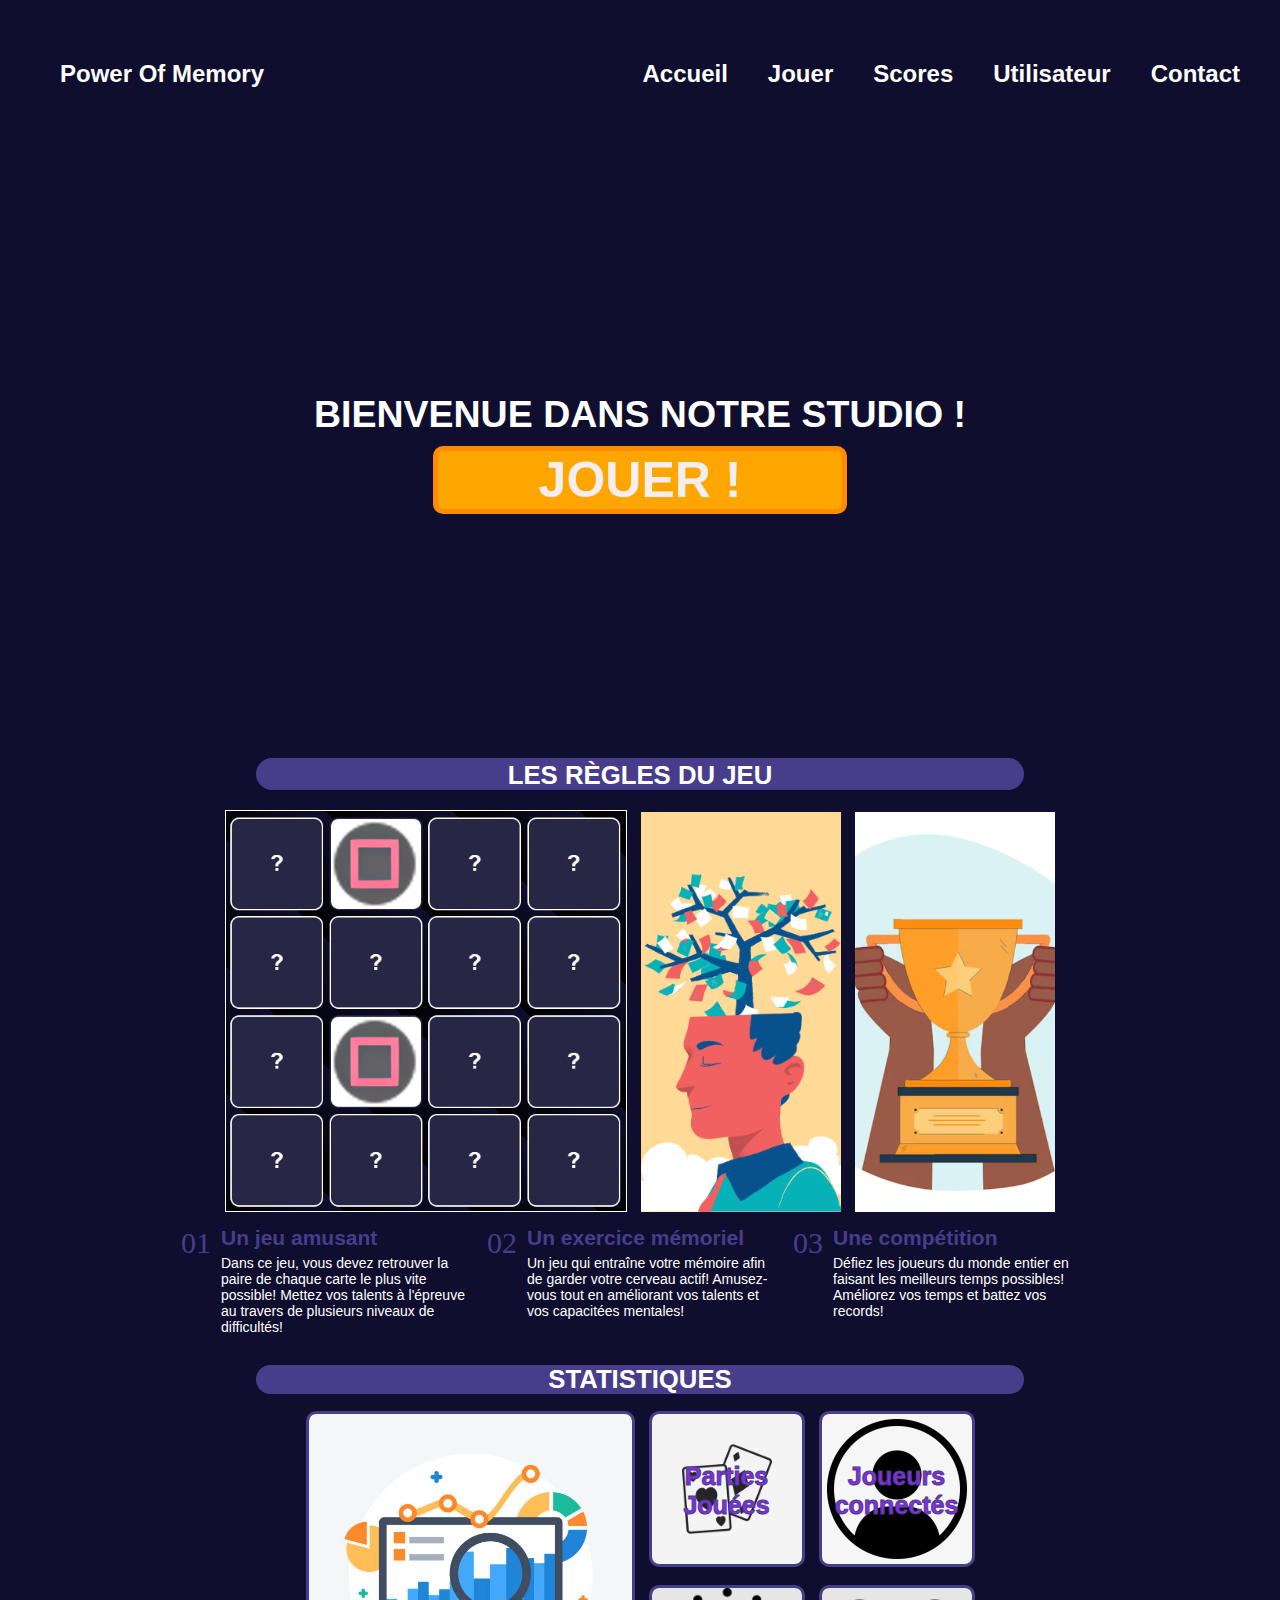
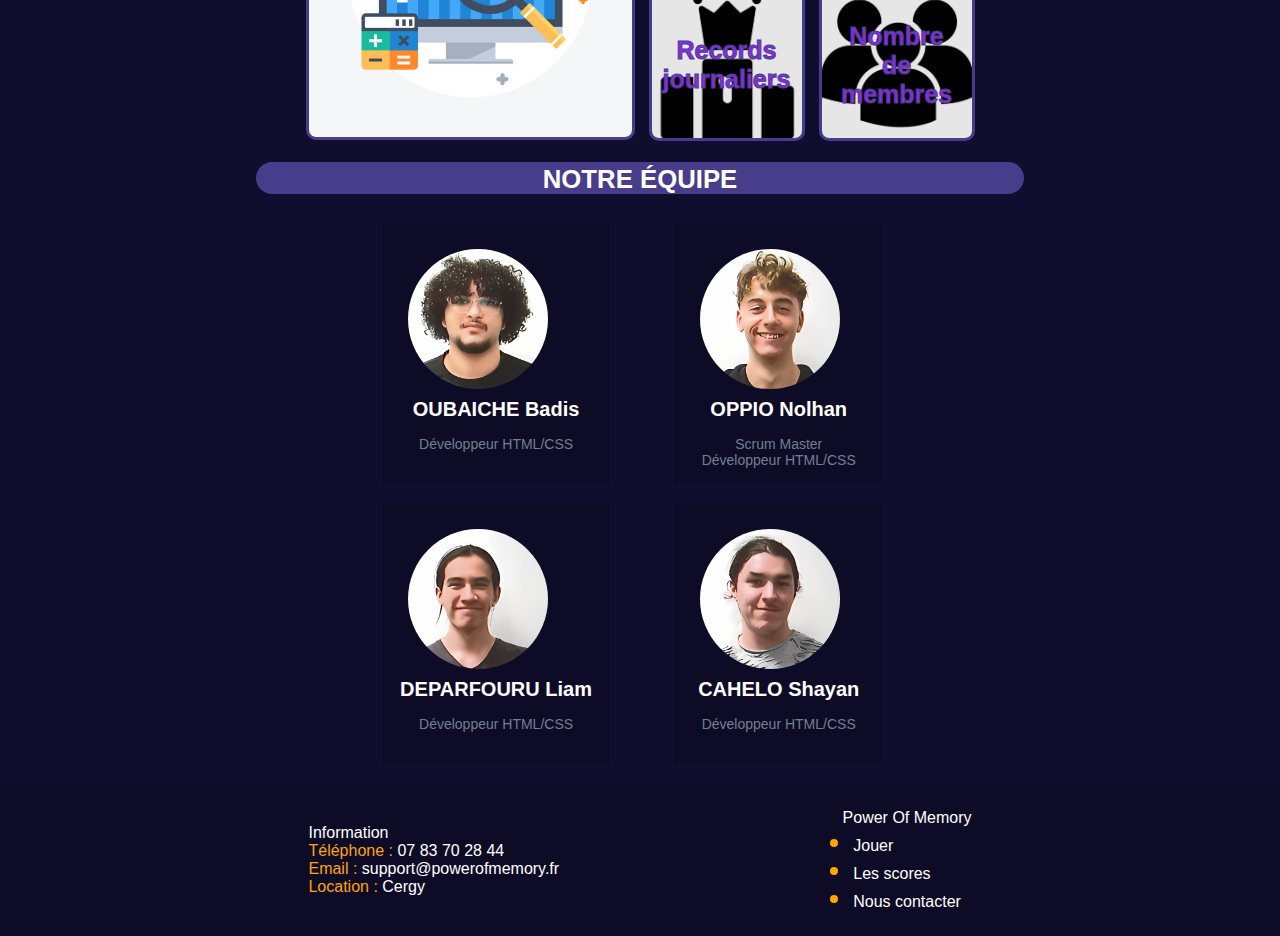
==== index.html @ 45f0116f "Merge branch 'main' of github.com:Ecole-Coding-Factory/projet-flash-g2" ====
<!doctype html>
<html class="no-js" lang="fr">

<head>
  <meta charset="utf-8">

  <title>Power of Memory</title>
  <link rel="stylesheet" href="assets/css/main.css">
  <meta name="description" content="">
</head>

<body>
  <header>
  <div class="menu">
    <div class="menu_title"><div>Power Of Memory</div></div>
    <ul class="menu_right">
      <li><a href="index.html"><div>Accueil</div></a></li>
      <li><a href="memory.html"><div>Jouer</div></a></li>
      <li><a href="scores.html"><div>Scores</div></a></li>
      <li class="has_sous_nav">
        <a href="#"><div>Utilisateur</div></a>
        <ul class="under_menu">
          <li><a href="myAccount.html"><div>Mon espace</div></a></li>
          <li><a href="login.html"><div>Connexion</div></a></li>
          <li><a href="register.html"><div>Inscription</div></a></li>
        </ul>
      </li>
      <li><a href="contact.html"><div>Contact</div></a></li>
    </ul>
  </div>
</header>

  <div class="Play">
  <section>
    <div class="Bienvenue">
    <h2>BIENVENUE DANS NOTRE STUDIO !</h2>
    </div>
    <div class="background_play"><div class="play_button">
    <a href="memory.html">JOUER !</a>
    </div>
    </div>
  </section>
  </div>


  <section>
    <div class="Rules">
      <div class="rules_title">
        <h3>LES RÈGLES DU JEU</h3>
      </div>
      <div class="rules_img">
        <img src="/assets/images/Exemple.png" alt="Exemple" height="400" width="400" class="Image_ex"/>
        <img src="/assets/images/Memoire.png" alt="Mémoire" height="400" width="200" class="Image_mem"/>
        <img src="/assets/images/Trophee.png" alt="Compétition" height="400" width="200" class="Image_trophee"/>
      </div>
      <div class="Rules_ps">
        <div class="rules_nb">01</div>
        <div class="rules_p">
          <h6>Un jeu amusant</h6>
          <p>Dans ce jeu, vous devez retrouver la paire de chaque carte le plus vite possible! Mettez vos talents à l'épreuve au travers de plusieurs niveaux de difficultés!</p>
        </div>
        <div class="rules_nb">02</div>
        <div class="rules_p">
          <h6>Un exercice mémoriel</h6>
          <p>Un jeu qui entraîne votre mémoire afin de garder votre cerveau actif! Amusez-vous tout en améliorant vos talents et vos capacitées mentales!</p>
        </div>
        <div class="rules_nb">03</div>
        <div class="rules_p">
          <h6>Une compétition</h6>
          <p>Défiez les joueurs du monde entier en faisant les meilleurs temps possibles! Améliorez vos temps et battez vos records!</p>
        </div>
      </div>
    </div>
  </section>

  <section>
    <div class="Stats">
      <div class="stats_title">
        <h3>STATISTIQUES</h3>
      </div>
    <div class="stats_content">
        <div class="grosse_img">
          <img src="/assets/images/Stats.jpg" height="323" width="323"/>
        </div>

        <div class="stats-lr">
        <div class="stats_left">

          <div class="background"> <img src="/assets/images/Cartes.jpg" width="150px" height="150px">
          <div class="statistique"><p>Parties Jouées</p>
        </div></div>

          <div class="background"> <img src="/assets/images/leaderboard.png" width="150px" height="150px">
            <div class="statistique"><p>Records journaliers</p>
            </div></div>

        </div>

      <div class="stats_right">

      <div class="background"> <img src="/assets/images/user.jpg" width="150px" height="150px">
        <div class="statistique"><p>Joueurs connectés</p>
        </div></div>

        <div class="background"> <img src="/assets/images/community.png" width="150px" height="150px">
          <div class="statistique">
        <p>Nombre de membres</p>
          </div></div>

      </div>
        </div>
    </div>
    </div>
  </section>

  <section>
    <div class="team_title">
      <h3>NOTRE ÉQUIPE</h3>
    </div>

    <div class="team_content">

      <div class="team_left">

        <div class="members"> <img src="/assets/images/badis.png" width="140px" height="140px">
          <div class="name"><p>OUBAICHE Badis</p></div>
          <div class="work"><p>Développeur HTML/CSS</p></div>
          </div>

        <div class="members"> <img src="/assets/images/liam.png" width="140px" height="140px">
          <div class="name"><p>DEPARFOURU Liam</p></div>
          <div class="work"><p>Développeur HTML/CSS</p></div>
          </div>
      </div>
        <div class="team_right">

        <div class="members"> <img src="/assets/images/nolhan.png" width="140px" height="140px">
          <div class="name"><p>OPPIO Nolhan</p></div>
          <div class="work"><p>Scrum Master</p><p>Développeur HTML/CSS</p></div>
          </div>

        <div class="members"> <img src="/assets/images/shayan.png" width="140px" height="140px">
          <div class="name"><p>CAHELO Shayan</p></div>
          <div class="work"><p>Développeur HTML/CSS</p></div>
          </div>
        </div>

    </div>
  </section>

  <footer>
    <div class="list">
      <div>
        <p><bold>Information</bold></p>
        <p><span>Téléphone : </span>07 83 70 28 44</p>
        <p><span>Email : </span>support@powerofmemory.fr</p>
        <p><span>Location : </span>Cergy</p>
      </div>



      <div class="footer-section">
        <div class="ul_fix_marge"><p>Power Of Memory</p></div>
        <ul class="footer-list">
          <li>Jouer</li>
          <li>Les scores</li>
          <li>Nous contacter</li>
        </ul>
      </div>


    </div>


  </footer>
</body>

</html>
---- assets/css/main.css ----
/* main.scss */

@import 'footer.css';
@import 'contact.css';
@import 'register.css';
@import 'myAccount.css';
@import 'memory.css';
@import 'index.css';
@import 'scores.css';
@import 'chat_box.css';
@import 'header.css';


* {
    margin: 0;
    padding: 0;
}

body {
    background-color: #0f0e2e;
    color: white;
    margin: 0;
    padding: 0;
    font-family: Arial, sans-serif;
}

.header_image_container {
    display: flex;
    align-items: center;
    margin: 0;
    padding: 0;
    position: relative;
    display: inline-block;

}

.header_image {
    width: 100vw;
    height: 30vh;
    object-fit: cover;
    object-position: center;
    display: block;
    margin: 0;
}


.overlay-text {
    position: absolute;
    top: 50%;
    left: 50%;
    transform: translate(-50%, -50%);
    font-size: clamp(14px, 4vw, 28px);
    text-align: center;
    font-weight: bold;
}

@media screen and(max-width: 767px){
    header{
        font-size: 8px;
    }
}
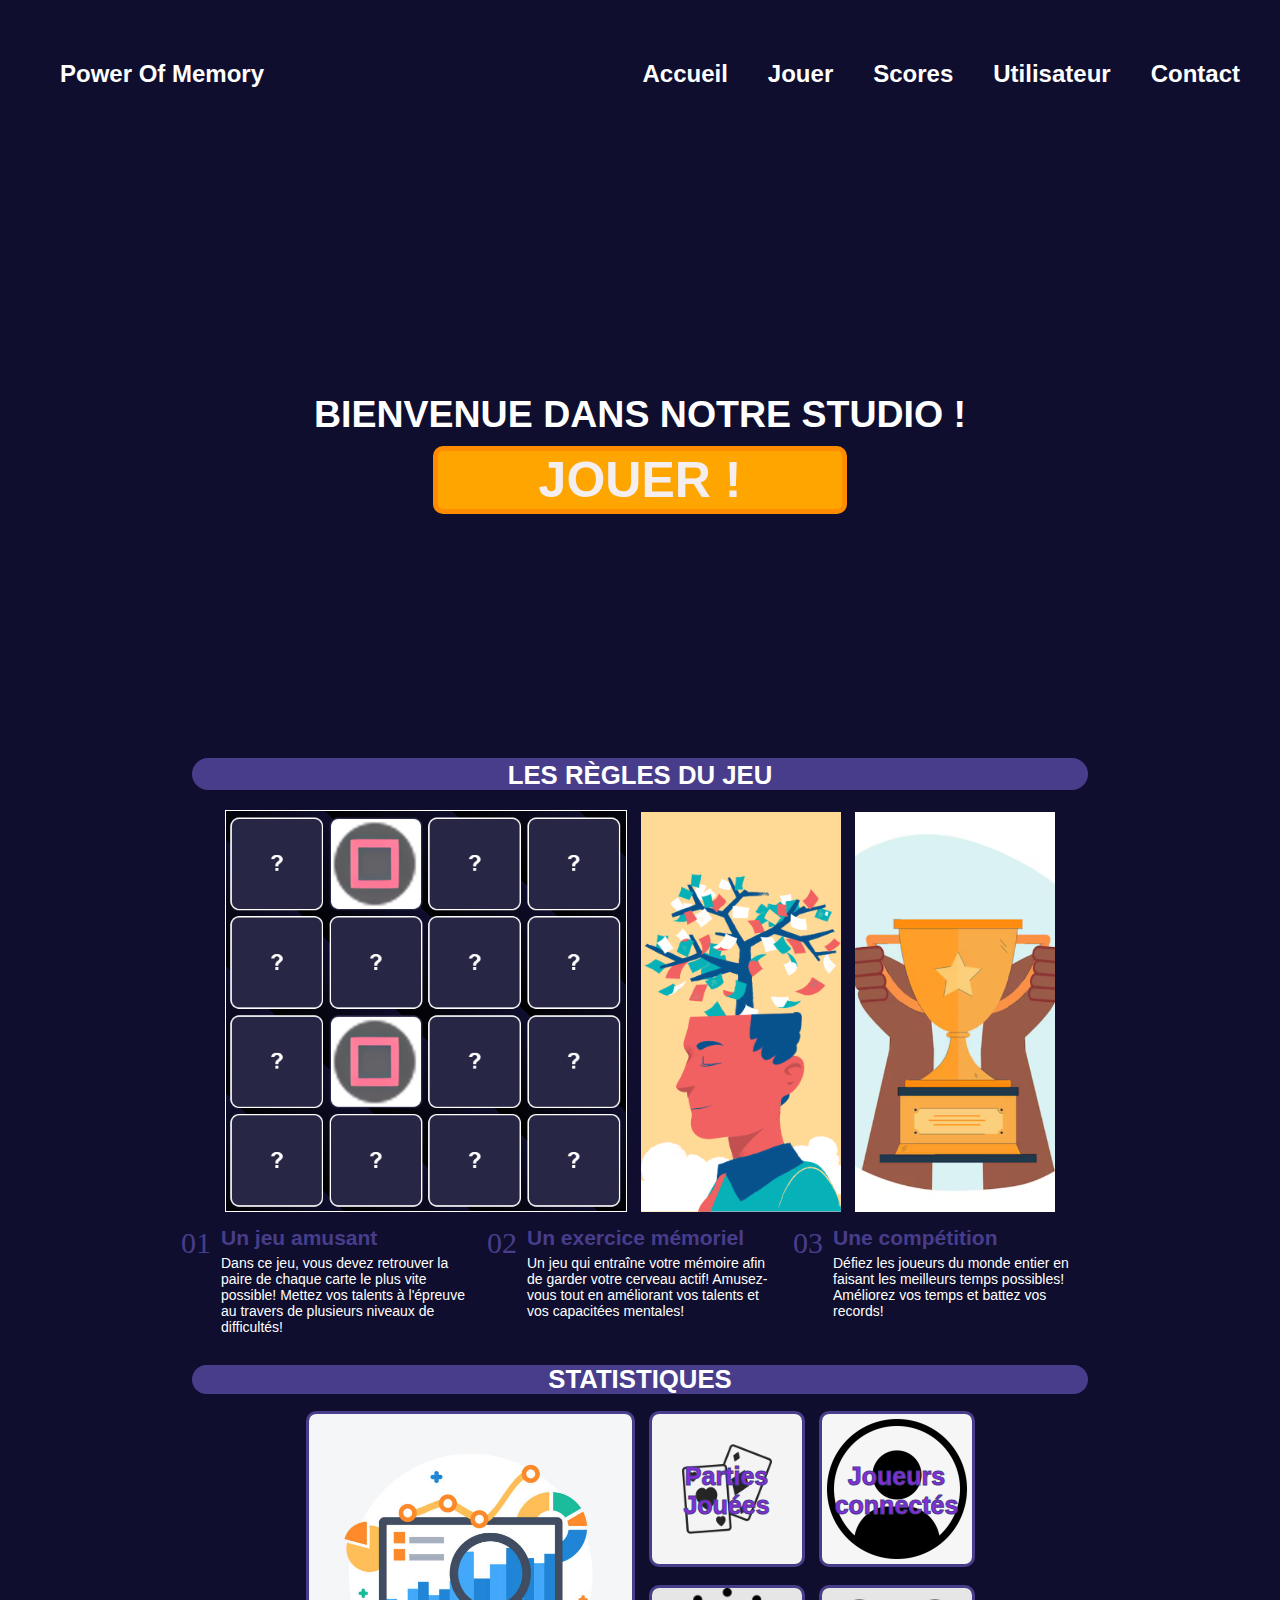
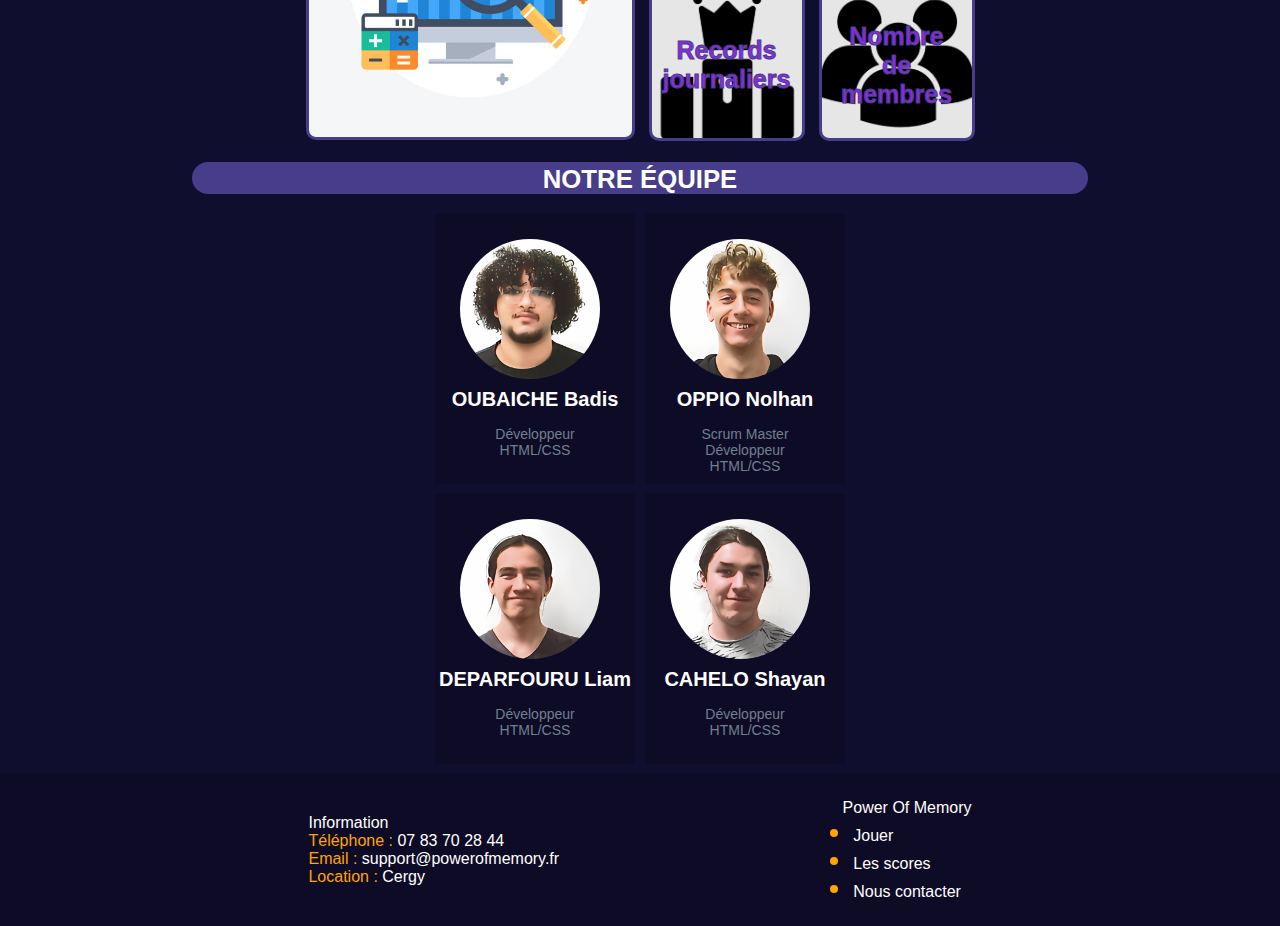
==== commit 4508ba65: "index and scores optimisation" ====
--- a/index.html
+++ b/index.html
@@ -3,7 +3,7 @@
 
 <head>
   <meta charset="utf-8">
-
+  <meta name="viewport" content="width=device-width, initial-scale=1">
   <title>Power of Memory</title>
   <link rel="stylesheet" href="assets/css/main.css">
   <meta name="description" content="">
@@ -34,10 +34,8 @@
   <section>
     <div class="Bienvenue">
     <h2>BIENVENUE DANS NOTRE STUDIO !</h2>
-    </div>
-    <div class="background_play"><div class="play_button">
+    </div><div class="play_button">
     <a href="memory.html">JOUER !</a>
-    </div>
     </div>
   </section>
   </div>
